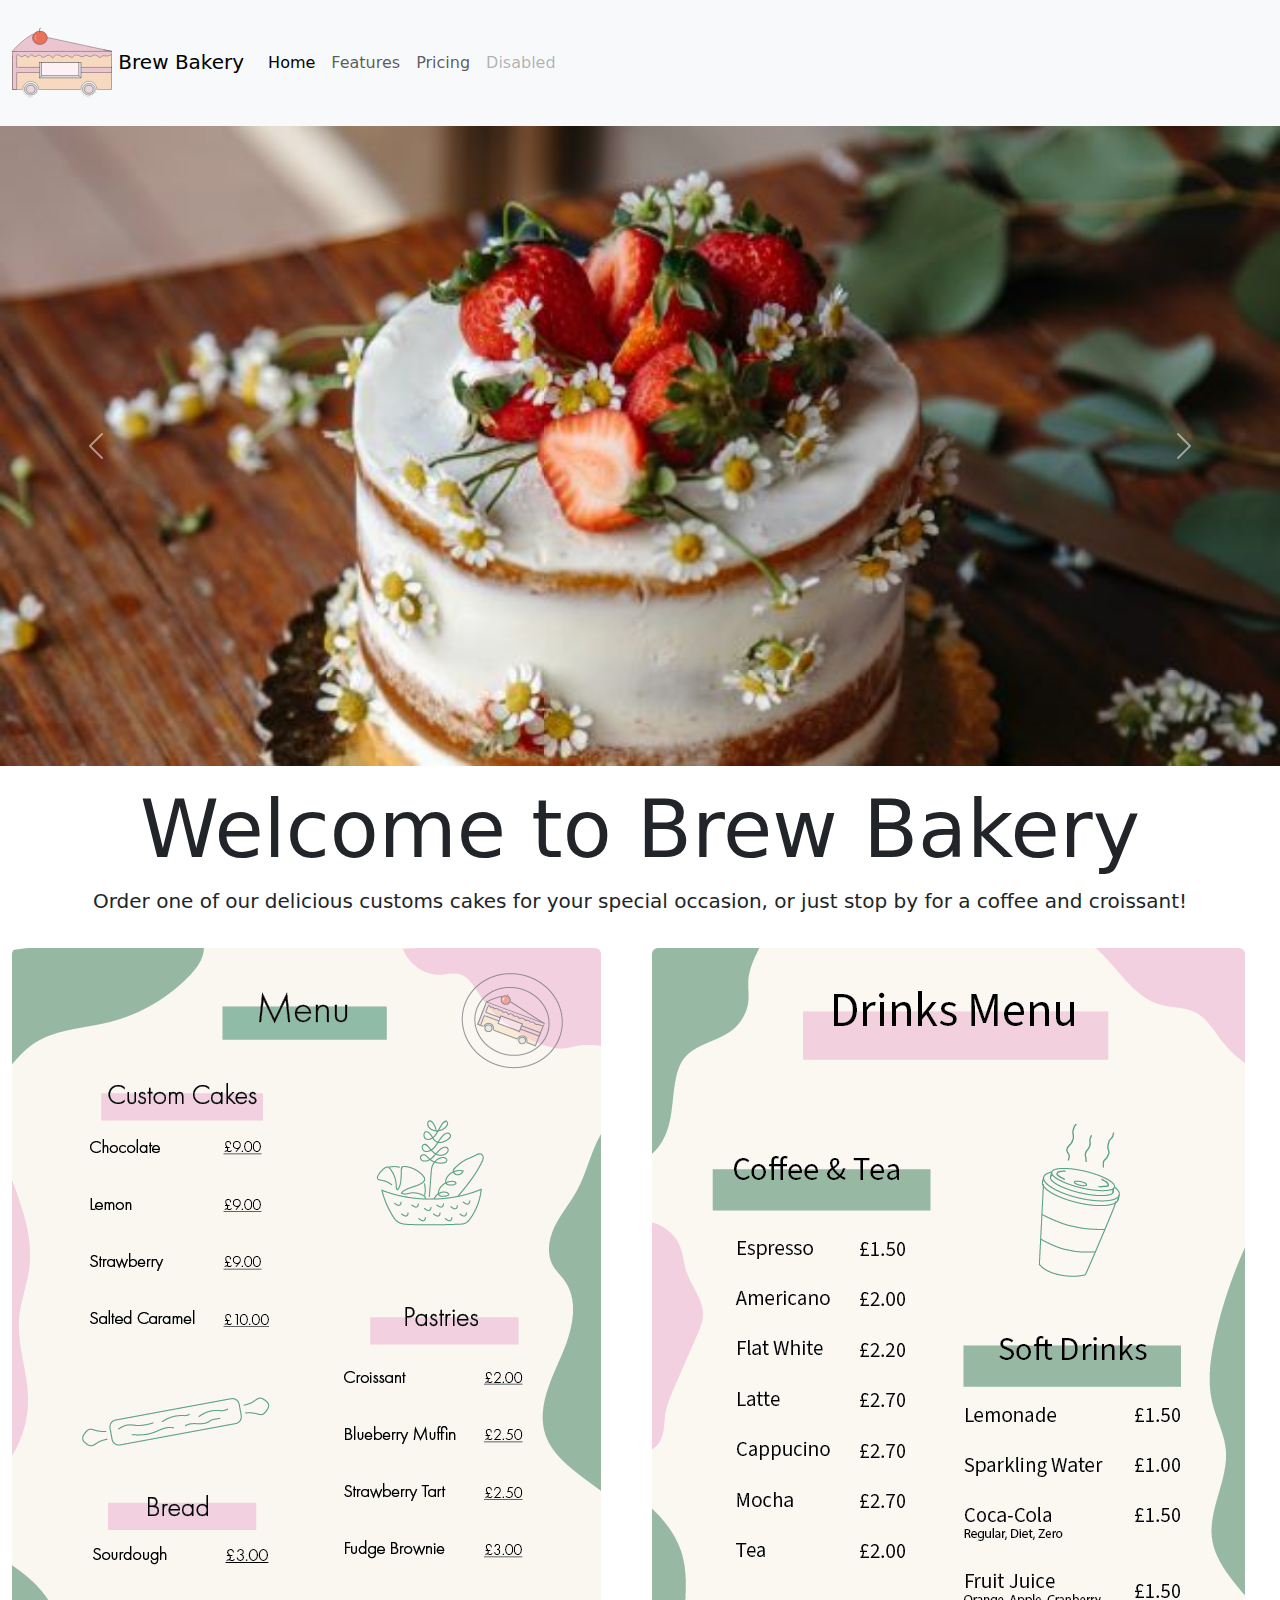
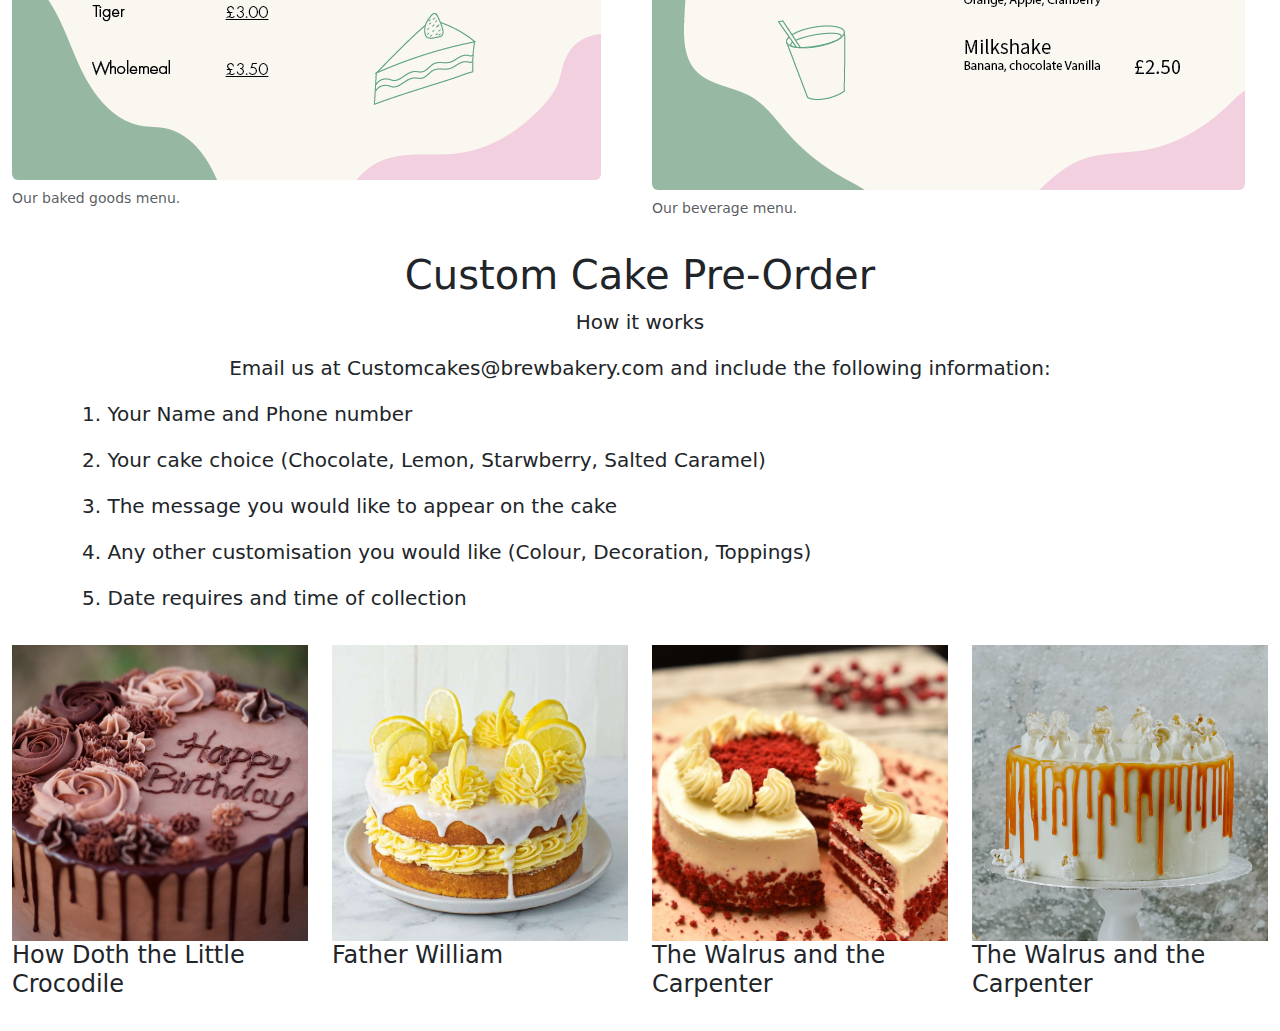
==== truck-website/index.html @ c6b94380 "cake images" ====
<!DOCTYPE html>
<html lang="en" data-bs-theme="tertiary">

<head>
    <meta charset="UTF-8">
    <meta http-equiv="X-UA-Compatible" content="IE=edge">
    <meta name="viewport" content="width=device-width, initial-scale=1.0">
    <link rel="stylesheet" href="css/bootstrap.min.css">


    <!-- TITLE GOES HERE -->

    <title>Brew Bakery</title>

</head>


<body>

<header>


<nav class="navbar navbar-expand-lg bg-body-tertiary">
  <div class="container-fluid">
    <a class="navbar-brand" href="#">
        <img src="images/nav-logo.svg" alt="Logo" width="100" height="100" 
           class="d-inline-block align-text-center">
        Brew Bakery</a>
    <button class="navbar-toggler" type="button" data-bs-toggle="collapse" data-bs-target="#navbarNav" aria-controls="navbarNav" aria-expanded="false" aria-label="Toggle navigation">
      <span class="navbar-toggler-icon"></span>
    </button>
    <div class="collapse navbar-collapse" id="navbarNav">
      <ul class="navbar-nav">
        <li class="nav-item">
          <a class="nav-link active" aria-current="page" href="#">Home</a>
        </li>
        <li class="nav-item">
          <a class="nav-link" href="#">Features</a>
        </li>
        <li class="nav-item">
          <a class="nav-link" href="#">Pricing</a>
        </li>
        <li class="nav-item">
          <a class="nav-link disabled">Disabled</a>
        </li>
      </ul>
    </div>
  </div>
</nav>

</header>


<main>

    <div id="carouselExample" class="carousel slide">
        <div class="carousel-inner">
          <div class="carousel-item active">
            <img src="images/cake.jpg" class="d-block w-100" alt="cake">
          </div>
          <div class="carousel-item">
            <img src="images/bread.jpg" class="d-block w-100" alt="...">
          </div>
          <div class="carousel-item">
            <img src="images/croissant.jpg" class="d-block w-100" alt="...">
          </div>
        </div>
        <button class="carousel-control-prev" type="button" data-bs-target="#carouselExample" data-bs-slide="prev">
          <span class="carousel-control-prev-icon" aria-hidden="true"></span>
          <span class="visually-hidden">Previous</span>
        </button>
        <button class="carousel-control-next" type="button" data-bs-target="#carouselExample" data-bs-slide="next">
          <span class="carousel-control-next-icon" aria-hidden="true"></span>
          <span class="visually-hidden">Next</span>
        </button>
      </div>


      <div class="container py-3">
        <h1 class="display-1 text-center">Welcome to Brew Bakery</h1>

        <p class="lead text-center">Order one of our delicious customs cakes for your special occasion, or just stop by for a coffee and croissant!</p>

    </div>


     <div>
      <div class="container-fluid">
        <div class="row mb-6">
            <div class="col-md-6">
                <figure class="figure">
                    <img src="images/Menu.png" class="figure-img img-fluid rounded" alt="...">
                    <figcaption class="figure-caption">Our baked goods menu.</figcaption>
                  </figure>
            </div>

            <div class="col-md-6">
                <figure class="figure">
                    <img src="images/Drinks menu.png" class="figure-img img-fluid rounded" alt="...">
                    <figcaption class="figure-caption">Our beverage menu.</figcaption>
                  </figure>
            </div>
        </div>
   </div>
     </div>



     <div class="container py-3">
        <h1 class="display-1 text-center fs-1 fw-normal">Custom Cake Pre-Order</h1>

        <p class="lead text-center">How it works</p>
        <p class="lead text-center">Email us at Customcakes@brewbakery.com and include the following information:</p>
        <p class="lead text-center text-sm-start">1. Your Name and Phone number</p>
        <p class="lead text-center text-sm-start">2. Your cake choice (Chocolate, Lemon, Starwberry, Salted Caramel)</p>
        <p class="lead text-center text-sm-start">3. The message you would like to appear on the cake</p>
        <p class="lead text-center text-sm-start">4. Any other customisation you would like (Colour, Decoration, Toppings)</p>
        <p class="lead text-center text-sm-start">5. Date requires and time of collection</p>

    </div>

    <div class="container-fluid">
        <div class="row mb-3">
            <div class="col-md-3">
                <img src="images/choccake.jpg" class="img-fluid" alt="...">
                <h4>How Doth the Little Crocodile</h4>
                <p></p>
            </div>

            <div class="col-md-3">
                <img src="images/lemoncake.jpg" class="img-fluid" alt="...">
                <h4>Father William</h4>
                <p></p>
            </div>

            <div class="col-md-3">
                <img src="images/red-velvet-cake.jpg" class="img-fluid" alt="...">
                <h4>The Walrus and the Carpenter</h4>
                <p></p>
            </div>

            <div class="col-md-3">
                <img src="images/saltedcaramelcake.jpg" class="img-fluid" alt="...">
                <h4>The Walrus and the Carpenter</h4>
                <p></p>
            </div>
        </div>
    </div>


</main>





<script src="js/bootstrap.min.js"></script>


</body>

</html>
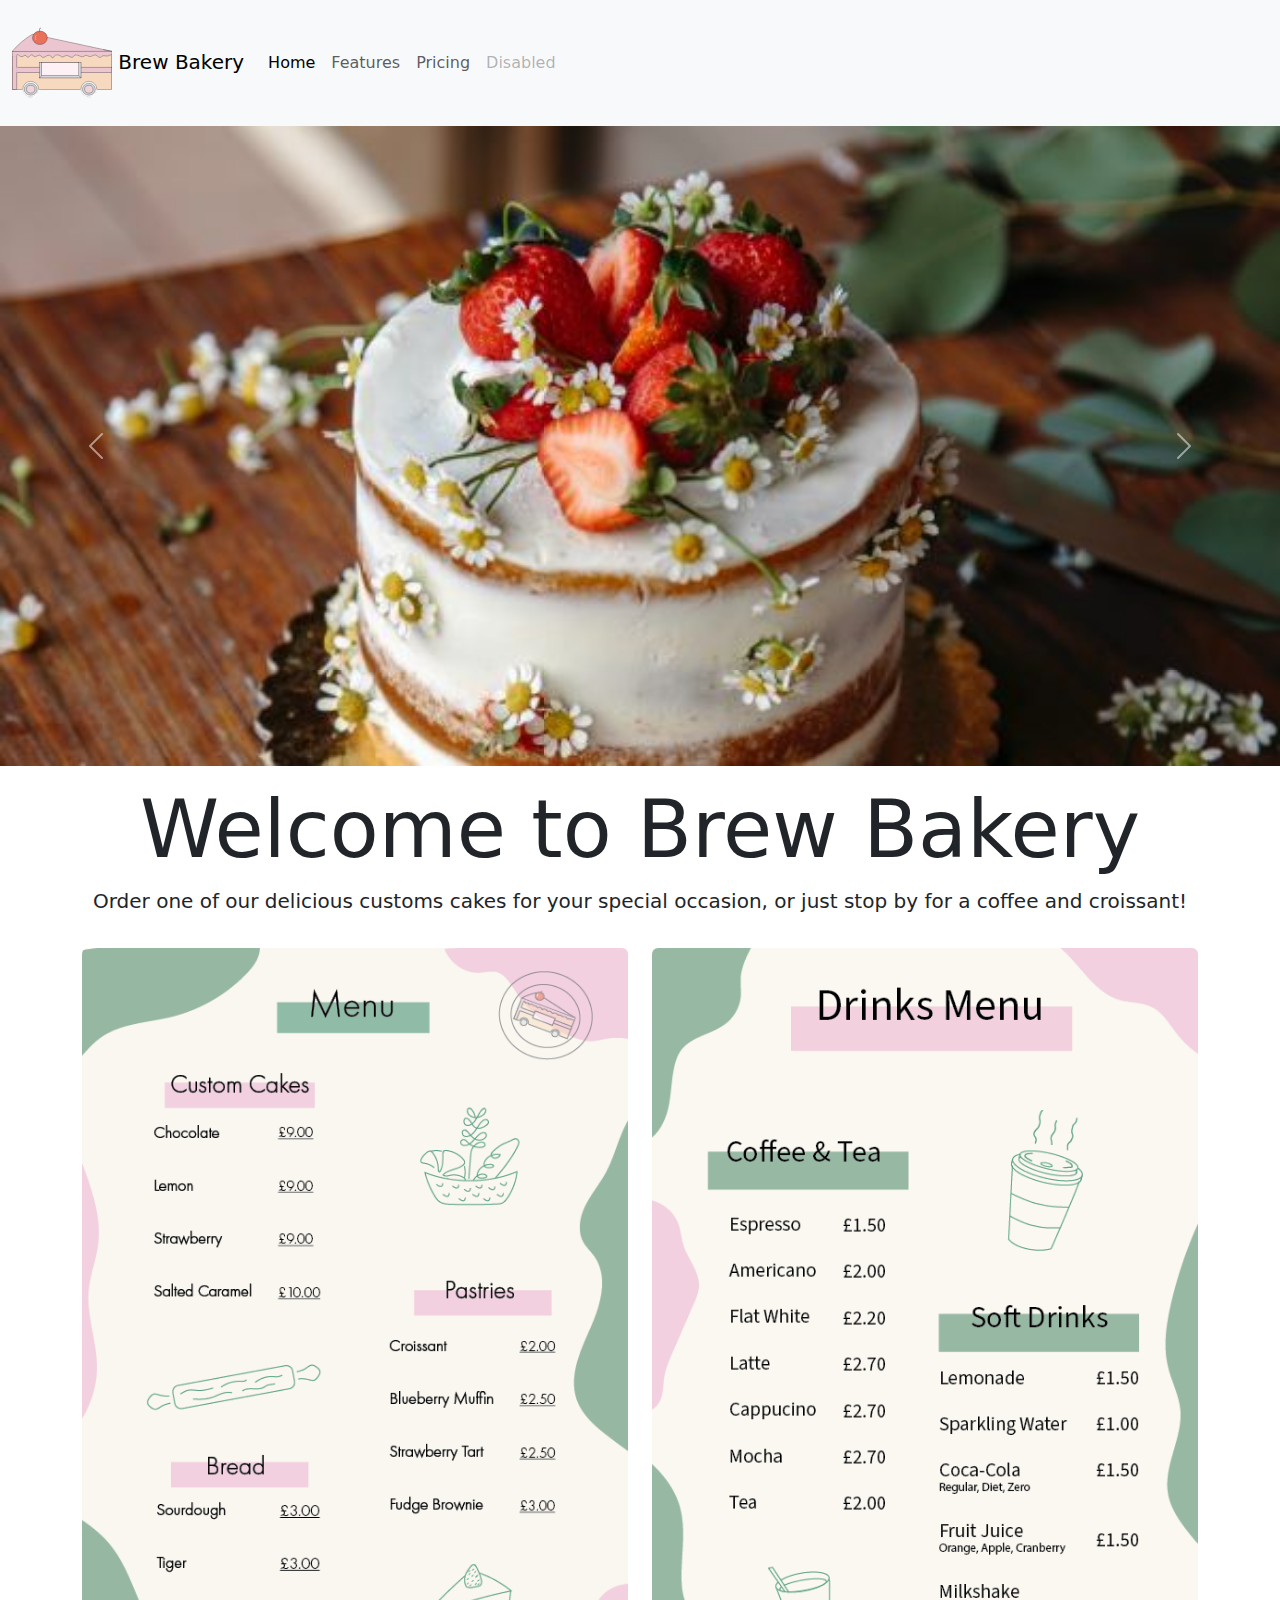
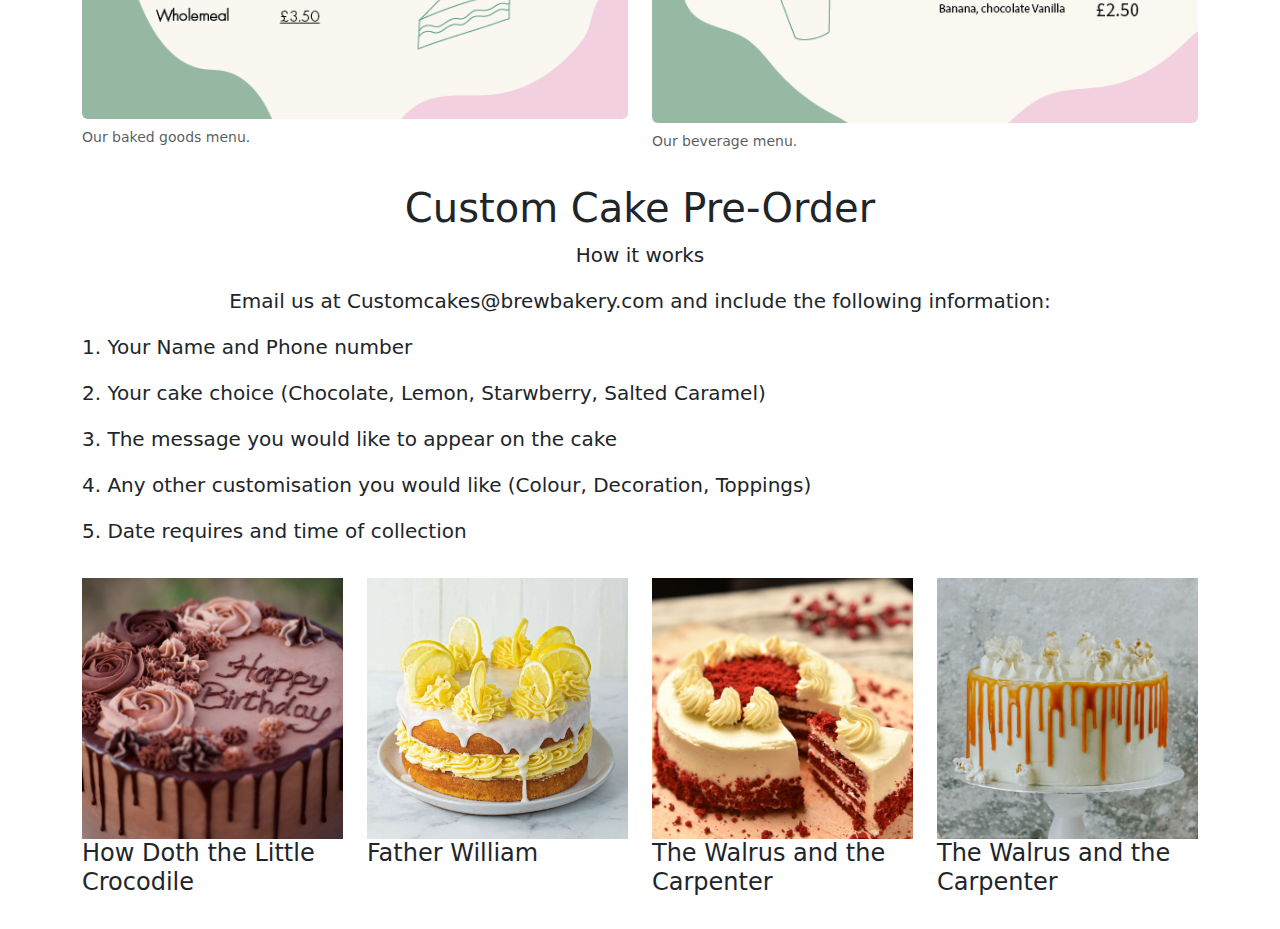
==== commit ae36811e: "Update index.html" ====
--- a/truck-website/index.html
+++ b/truck-website/index.html
@@ -85,16 +85,16 @@
 
 
      <div>
-      <div class="container-fluid">
+      <div class="container-sm">
         <div class="row mb-6">
-            <div class="col-md-6">
+            <div class="col-sm-6">
                 <figure class="figure">
                     <img src="images/Menu.png" class="figure-img img-fluid rounded" alt="...">
                     <figcaption class="figure-caption">Our baked goods menu.</figcaption>
                   </figure>
             </div>
 
-            <div class="col-md-6">
+            <div class="col-sm-6">
                 <figure class="figure">
                     <img src="images/Drinks menu.png" class="figure-img img-fluid rounded" alt="...">
                     <figcaption class="figure-caption">Our beverage menu.</figcaption>
@@ -119,7 +119,7 @@
 
     </div>
 
-    <div class="container-fluid">
+    <div class="container-md">
         <div class="row mb-3">
             <div class="col-md-3">
                 <img src="images/choccake.jpg" class="img-fluid" alt="...">
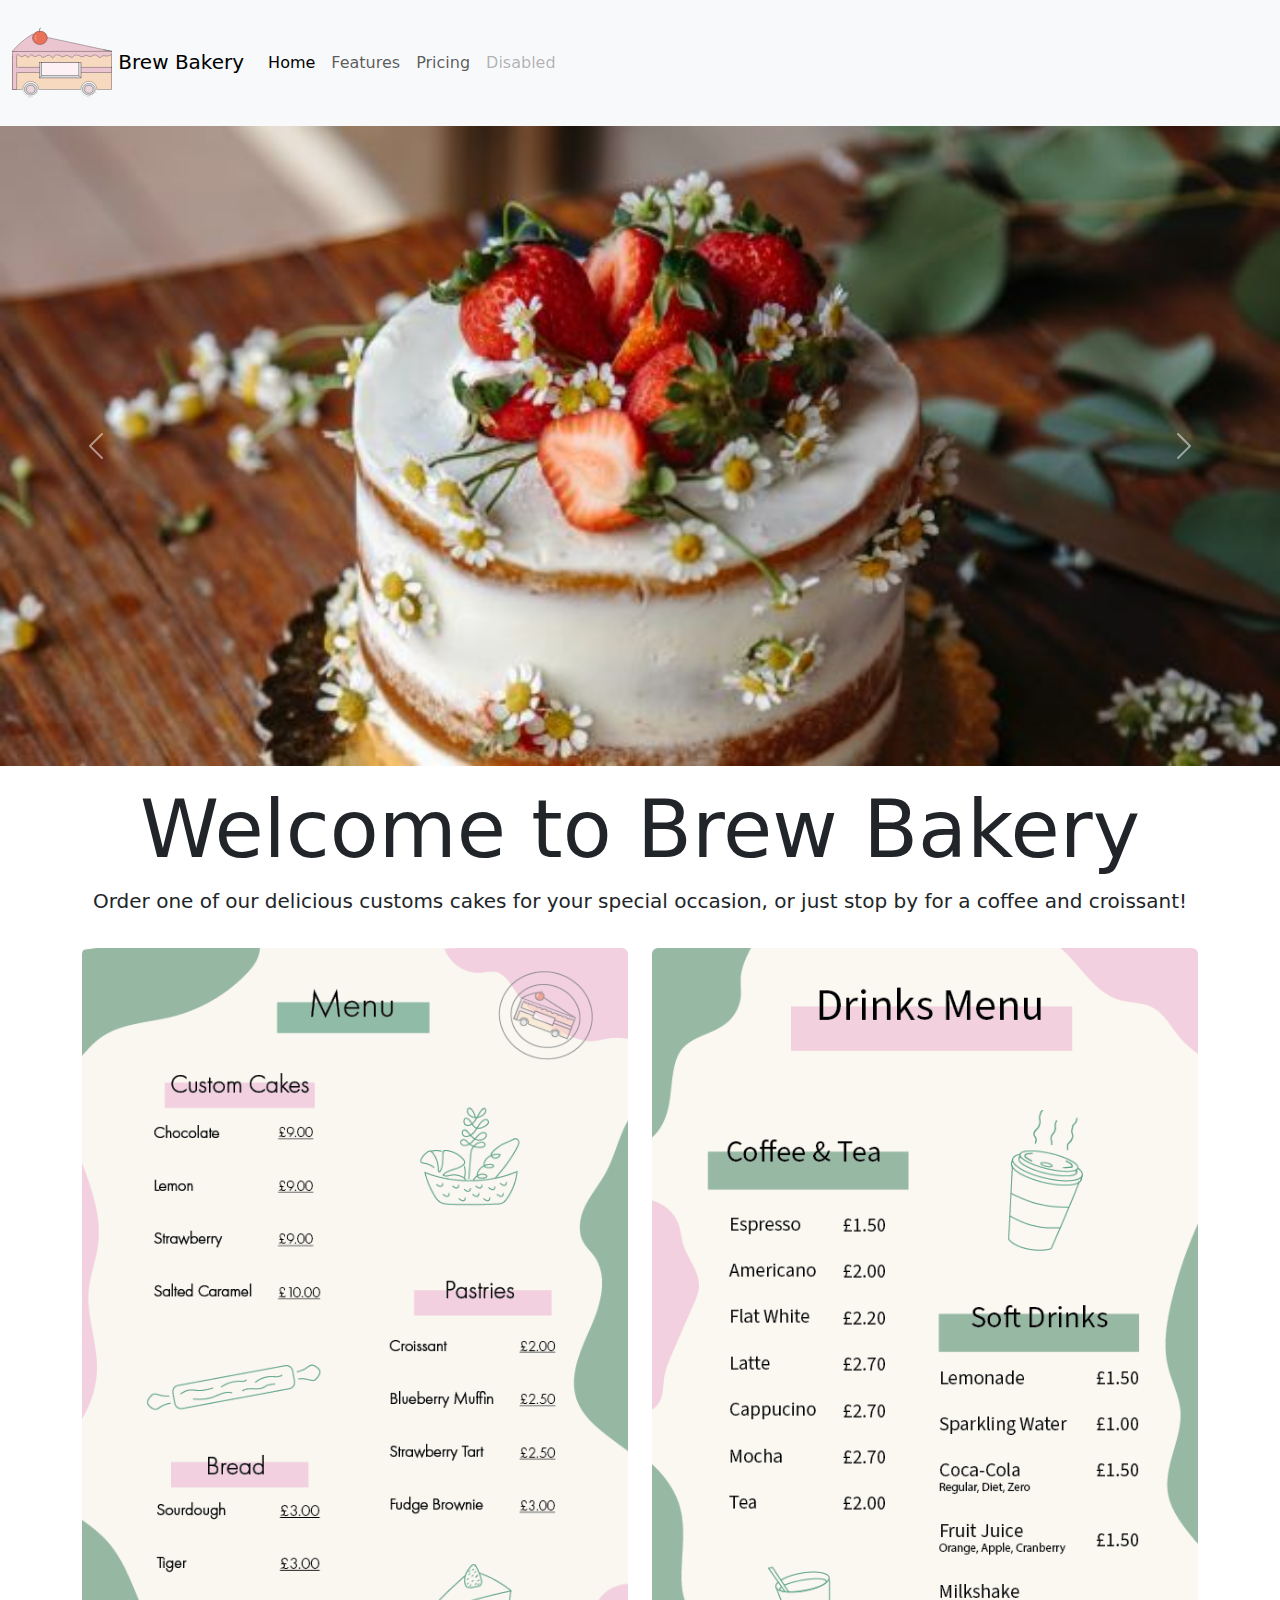
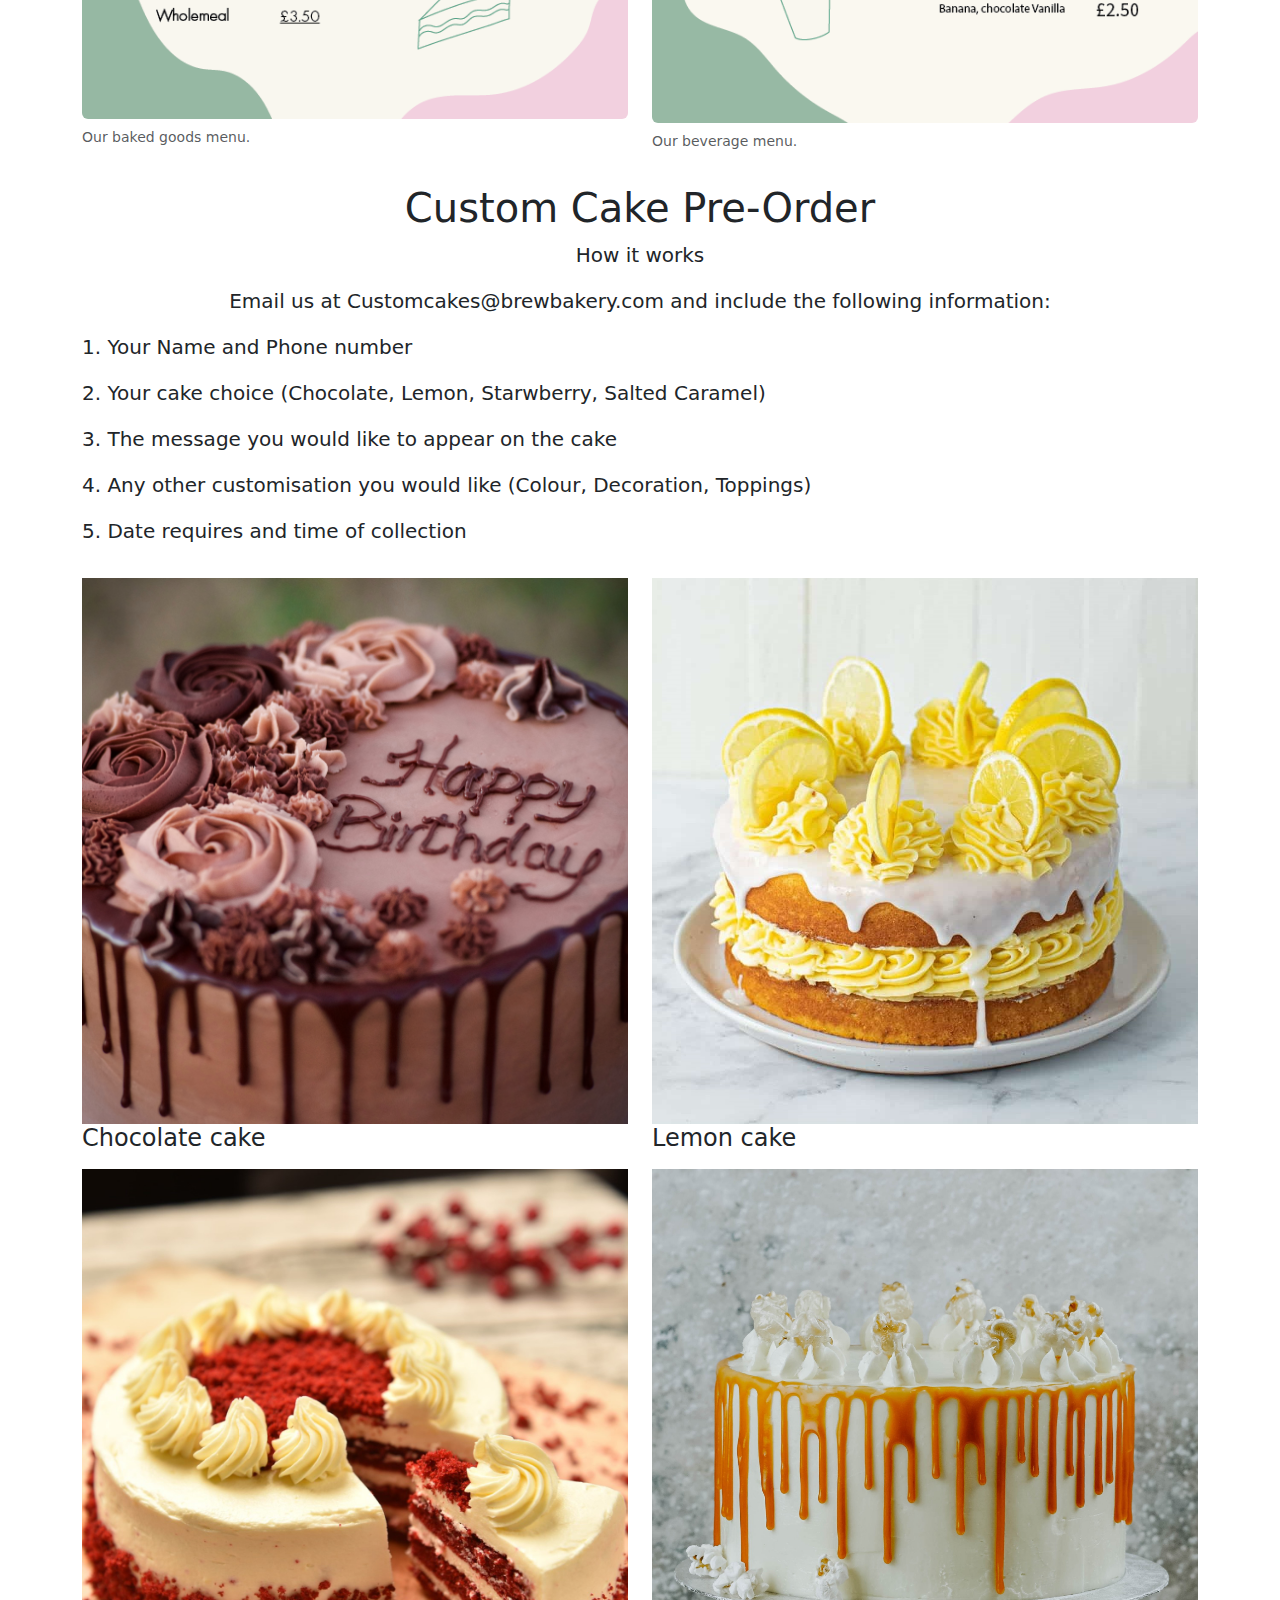
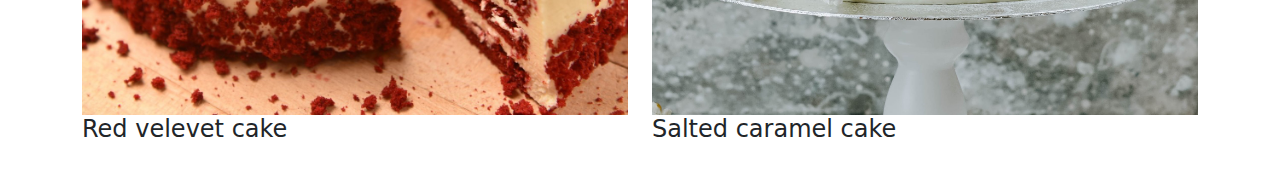
==== commit 3a246f20: "Update index.html" ====
--- a/truck-website/index.html
+++ b/truck-website/index.html
@@ -121,27 +121,27 @@
 
     <div class="container-md">
         <div class="row mb-3">
-            <div class="col-md-3">
+            <div class="col-sm-6">
                 <img src="images/choccake.jpg" class="img-fluid" alt="...">
-                <h4>How Doth the Little Crocodile</h4>
+                <h4>Chocolate cake</h4>
                 <p></p>
             </div>
 
-            <div class="col-md-3">
+            <div class="col-sm-6">
                 <img src="images/lemoncake.jpg" class="img-fluid" alt="...">
-                <h4>Father William</h4>
+                <h4>Lemon cake</h4>
                 <p></p>
             </div>
 
-            <div class="col-md-3">
+            <div class="col-sm-6">
                 <img src="images/red-velvet-cake.jpg" class="img-fluid" alt="...">
-                <h4>The Walrus and the Carpenter</h4>
+                <h4>Red velevet cake</h4>
                 <p></p>
             </div>
 
-            <div class="col-md-3">
+            <div class="col-sm-6">
                 <img src="images/saltedcaramelcake.jpg" class="img-fluid" alt="...">
-                <h4>The Walrus and the Carpenter</h4>
+                <h4>Salted caramel cake</h4>
                 <p></p>
             </div>
         </div>
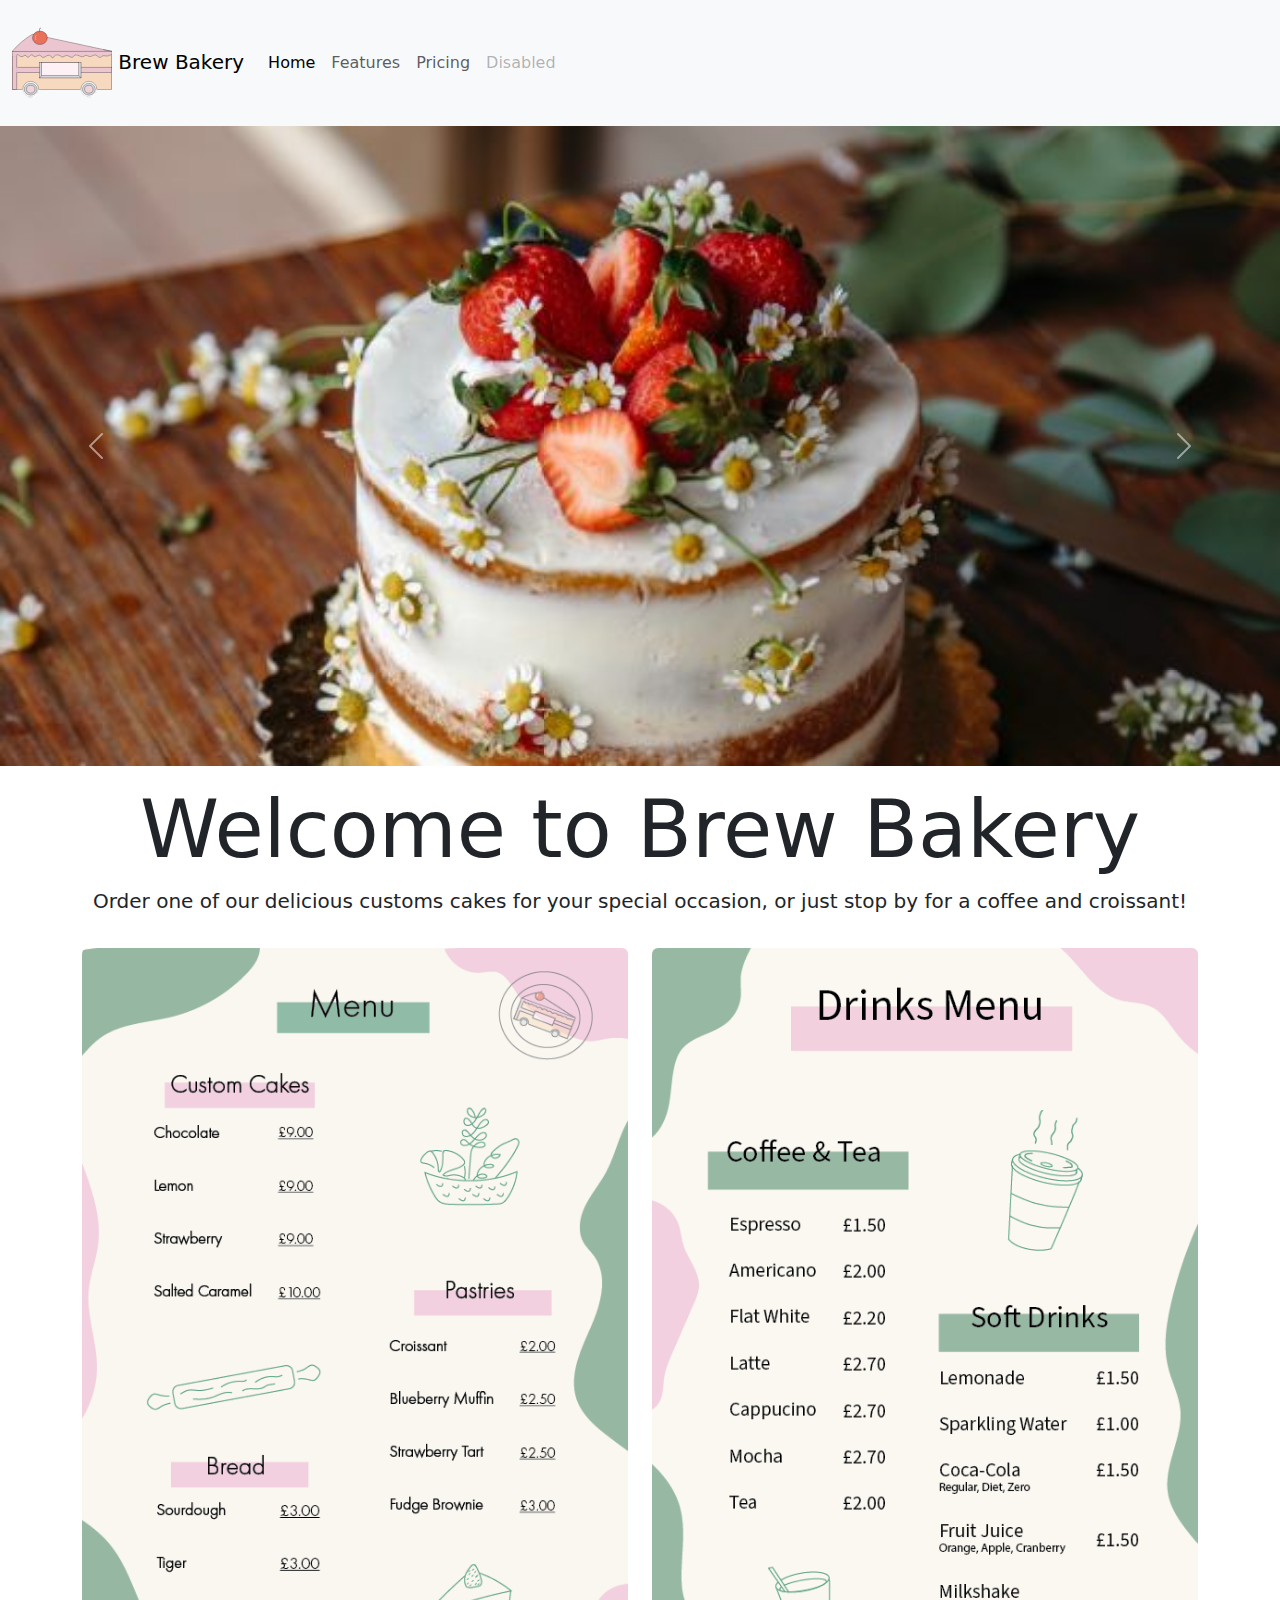
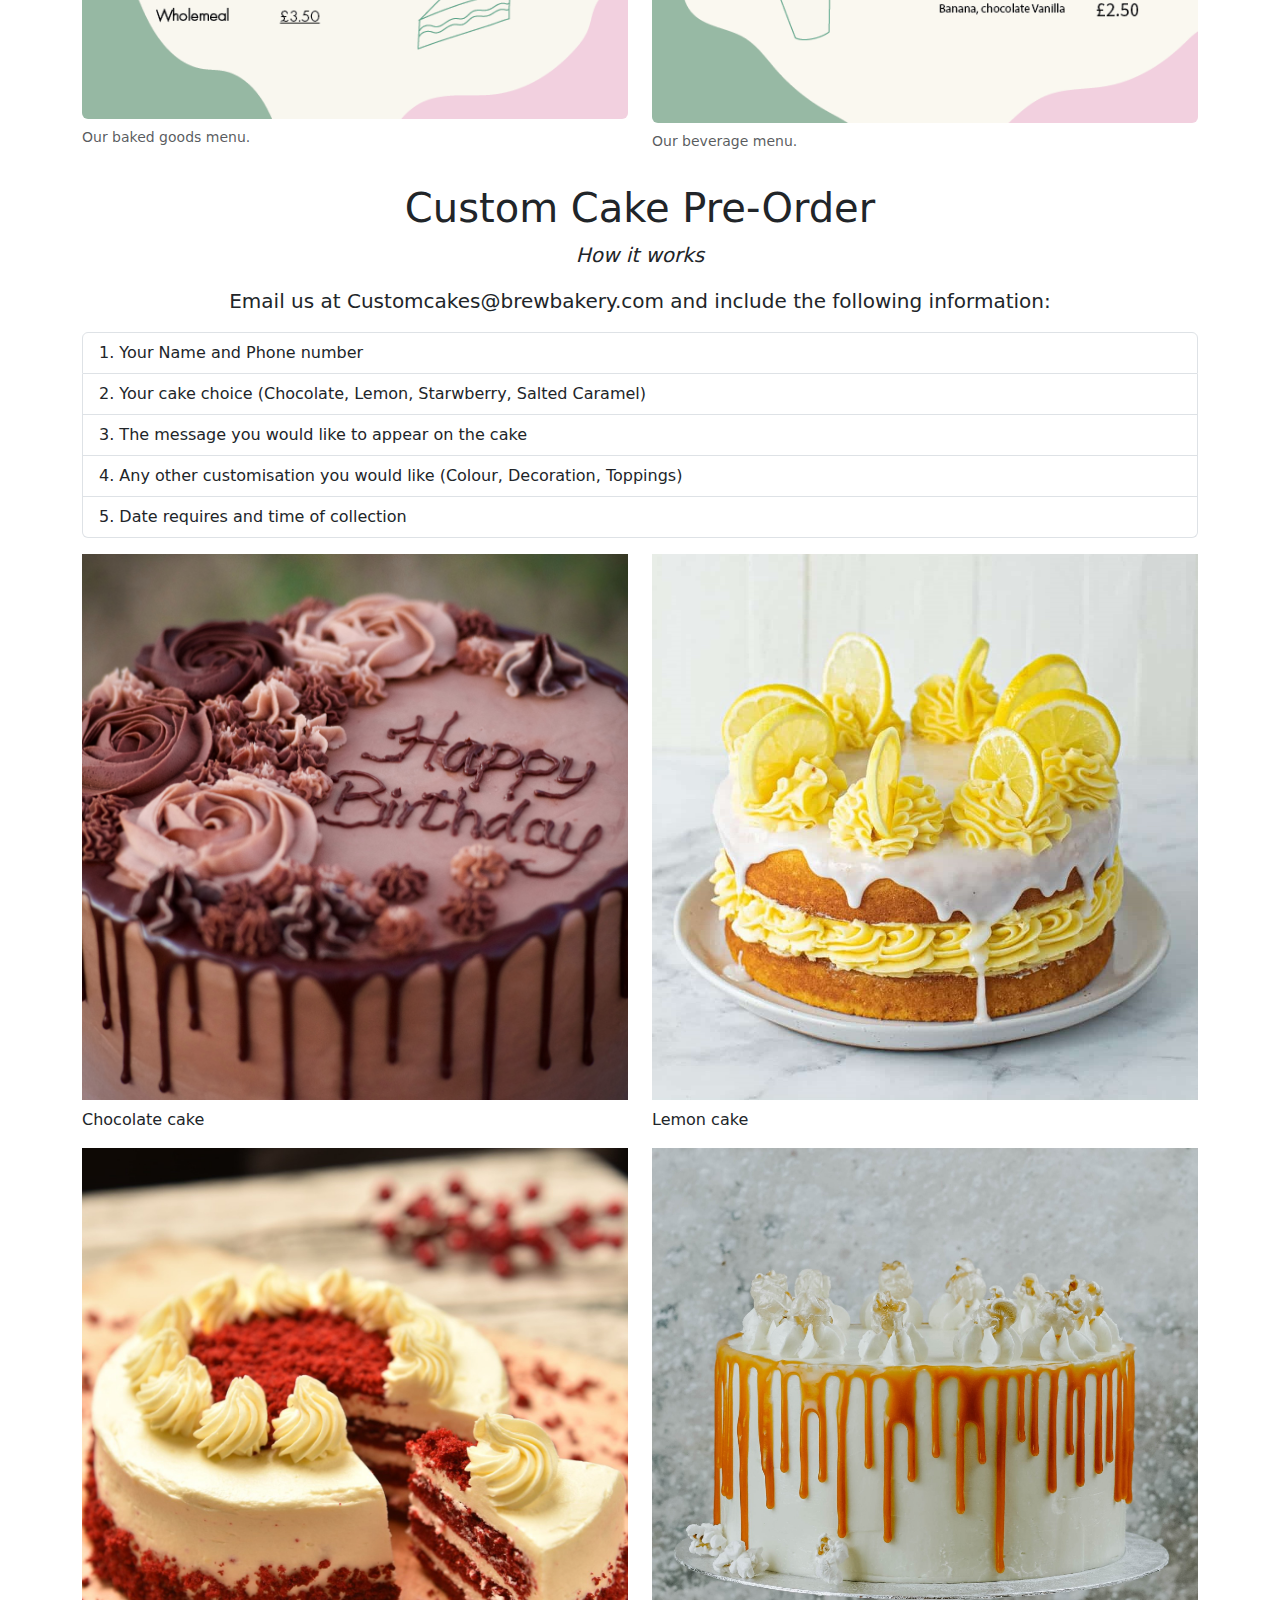
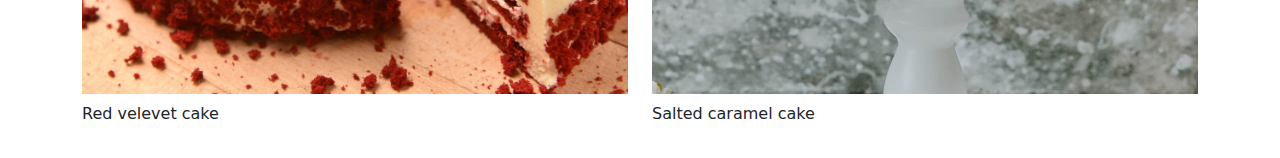
==== commit 1eb39131: "Update index.html" ====
--- a/truck-website/index.html
+++ b/truck-website/index.html
@@ -109,13 +109,16 @@
      <div class="container py-3">
         <h1 class="display-1 text-center fs-1 fw-normal">Custom Cake Pre-Order</h1>
 
-        <p class="lead text-center">How it works</p>
+        <p class="lead text-center fst-italic">How it works</p>
         <p class="lead text-center">Email us at Customcakes@brewbakery.com and include the following information:</p>
-        <p class="lead text-center text-sm-start">1. Your Name and Phone number</p>
-        <p class="lead text-center text-sm-start">2. Your cake choice (Chocolate, Lemon, Starwberry, Salted Caramel)</p>
-        <p class="lead text-center text-sm-start">3. The message you would like to appear on the cake</p>
-        <p class="lead text-center text-sm-start">4. Any other customisation you would like (Colour, Decoration, Toppings)</p>
-        <p class="lead text-center text-sm-start">5. Date requires and time of collection</p>
+        
+        <ul class="list-group">
+            <li class="list-group-item">1. Your Name and Phone number</li>
+            <li class="list-group-item">2. Your cake choice (Chocolate, Lemon, Starwberry, Salted Caramel)</li>
+            <li class="list-group-item">3. The message you would like to appear on the cake</li>
+            <li class="list-group-item">4. Any other customisation you would like (Colour, Decoration, Toppings)</li>
+            <li class="list-group-item">5. Date requires and time of collection</li>
+          </ul>
 
     </div>
 
@@ -123,26 +126,26 @@
         <div class="row mb-3">
             <div class="col-sm-6">
                 <img src="images/choccake.jpg" class="img-fluid" alt="...">
-                <h4>Chocolate cake</h4>
-                <p></p>
+                <h4></h4>
+                <p>Chocolate cake</p>
             </div>
 
             <div class="col-sm-6">
                 <img src="images/lemoncake.jpg" class="img-fluid" alt="...">
-                <h4>Lemon cake</h4>
-                <p></p>
+                <h4></h4>
+                <p>Lemon cake</p>
             </div>
 
             <div class="col-sm-6">
                 <img src="images/red-velvet-cake.jpg" class="img-fluid" alt="...">
-                <h4>Red velevet cake</h4>
-                <p></p>
+                <h4></h4>
+                <p>Red velevet cake</p>
             </div>
 
             <div class="col-sm-6">
                 <img src="images/saltedcaramelcake.jpg" class="img-fluid" alt="...">
-                <h4>Salted caramel cake</h4>
-                <p></p>
+                <h4></h4>
+                <p>Salted caramel cake</p>
             </div>
         </div>
     </div>
@@ -152,11 +155,11 @@
 
 
 
-
-
 <script src="js/bootstrap.min.js"></script>
 
 
 </body>
 
+
+
 </html>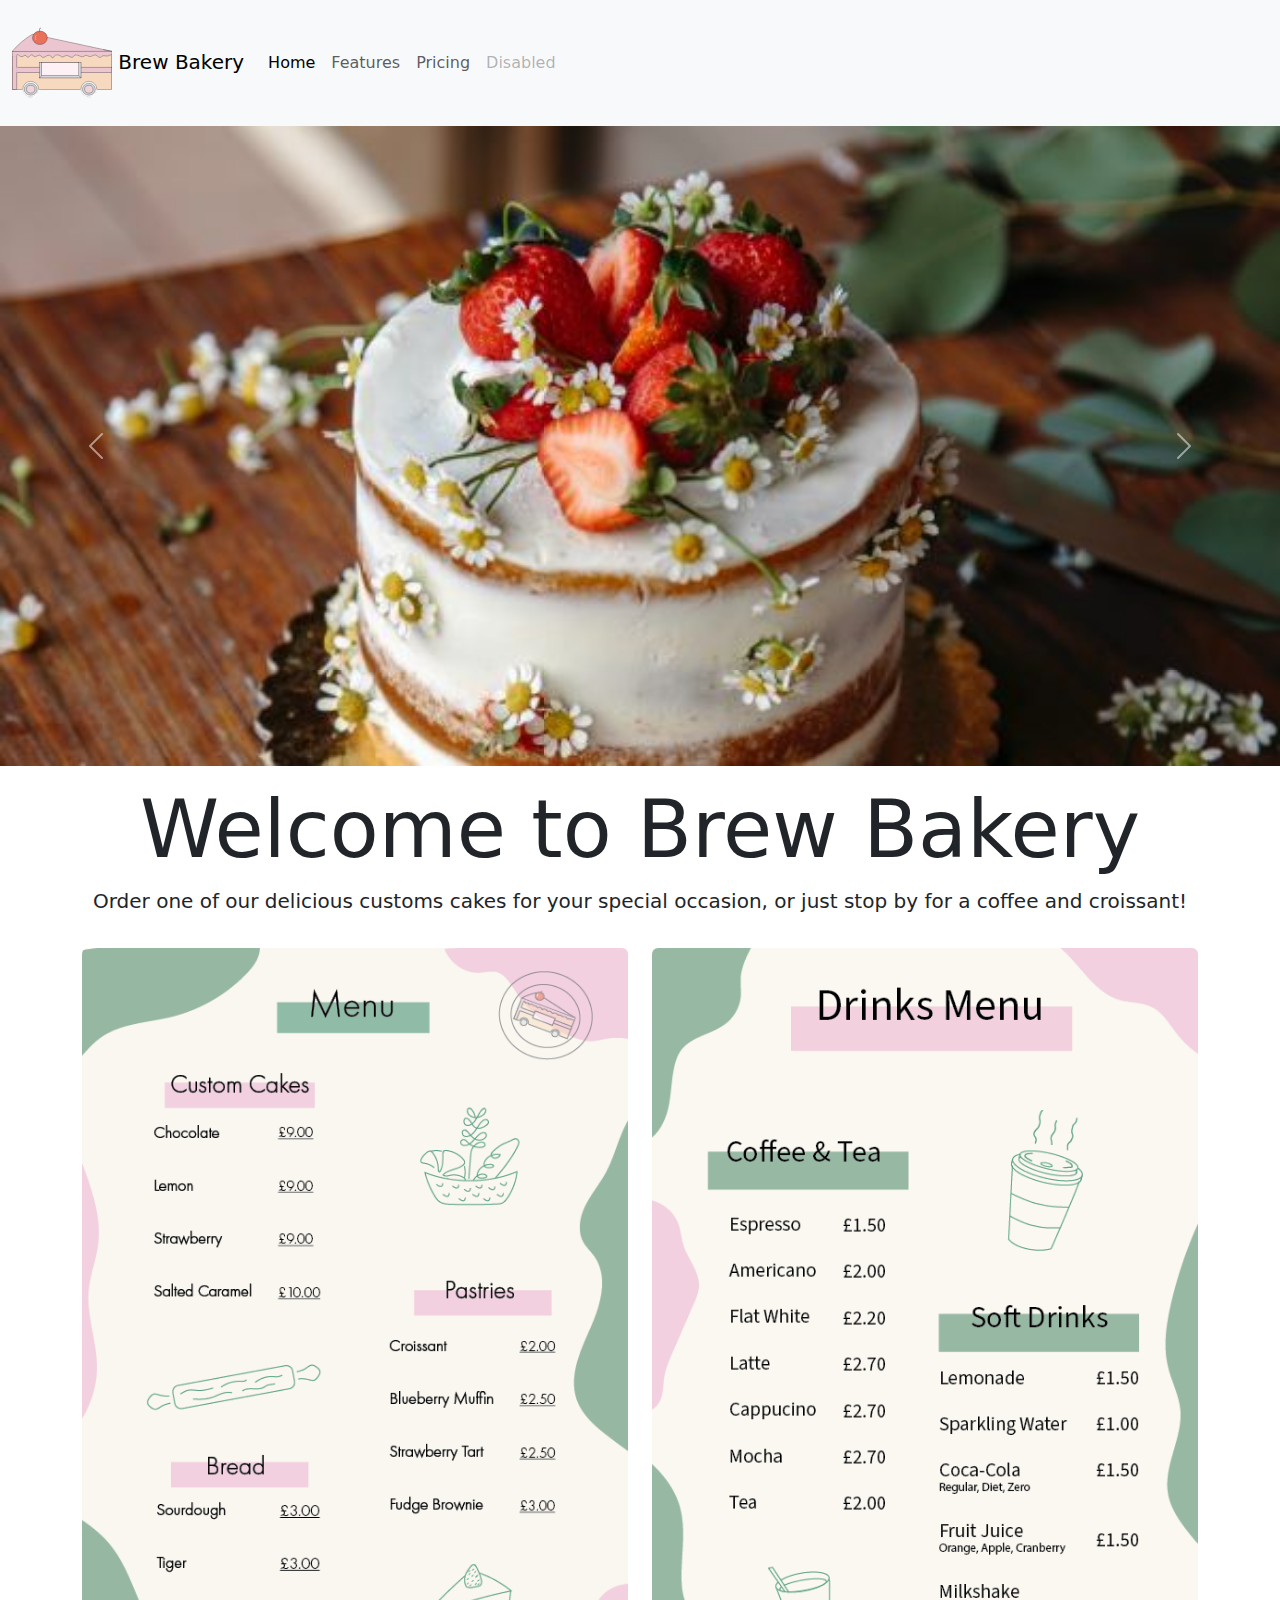
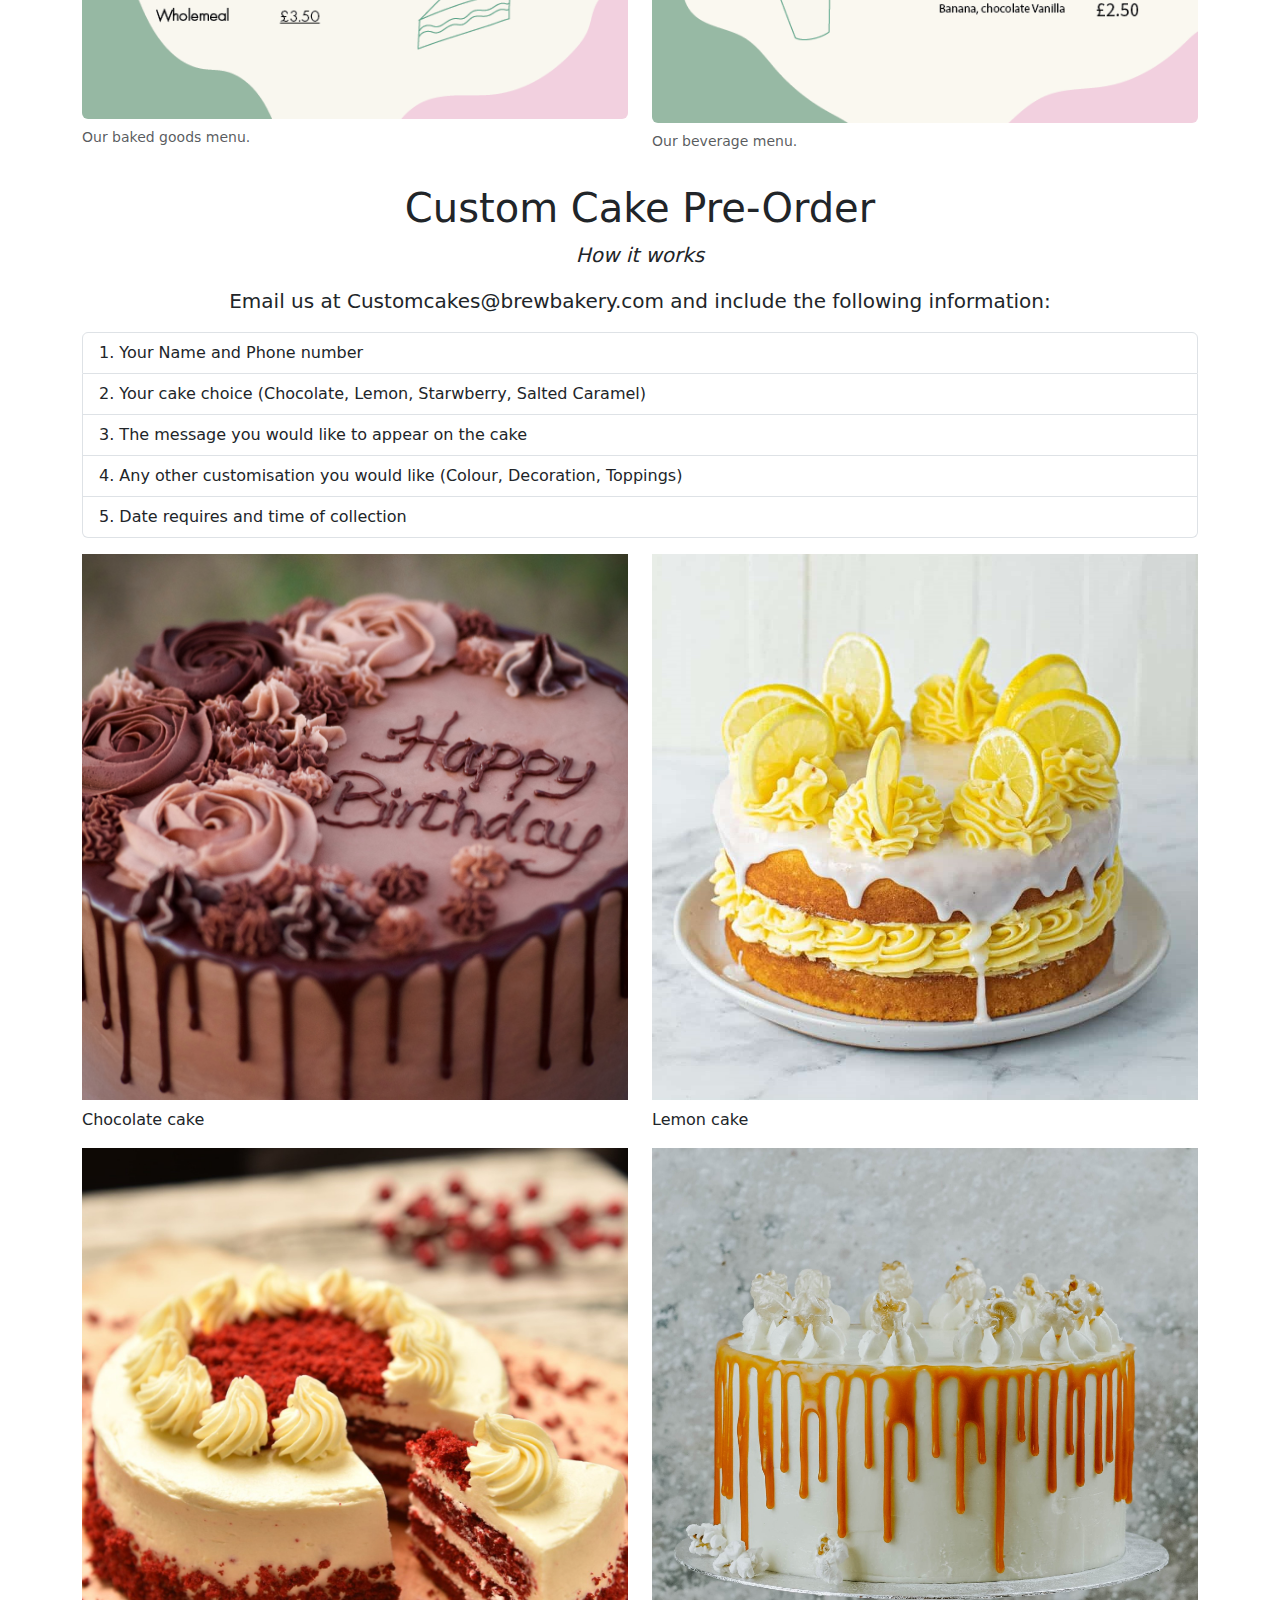
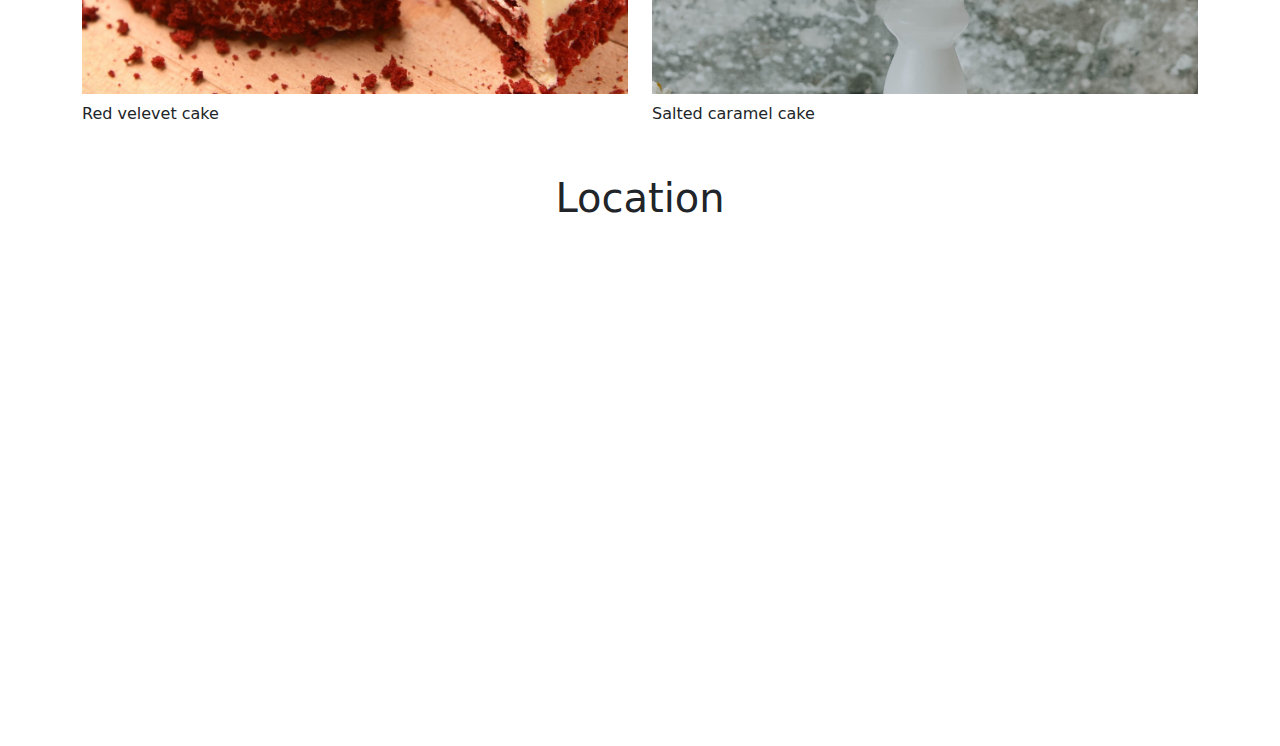
==== commit fe56f85e: "Update index.html" ====
--- a/truck-website/index.html
+++ b/truck-website/index.html
@@ -151,6 +151,21 @@
     </div>
 
 
+
+<div class="container py-3">
+    <div class="col-sm-12">
+
+        <h1 class="display-1 text-center fs-1 fw-normal">Location</h1>
+    <!--Google map-->
+    <div id="map-container-google-2" class="z-depth-1-half map-container col-sm-12" style="height: 500px">
+        <iframe src="https://www.google.com/maps/embed?pb=!1m14!1m12!1m3!1d4972.699199149157!2d-2.5982686180334147!3d51.45173742788209!2m3!1f0!2f0!3f0!3m2!1i1024!2i768!4f13.1!5e0!3m2!1sen!2suk!4v1680707631015!5m2!1sen!2suk" width="600" height="450" style="border:0;" allowfullscreen="" loading="lazy" frameborder="0"
+         style="border:0" allowfullscreen></iframe>
+    </div>
+  
+  <!--Google Maps-->
+    </div>
+</div>
+
 </main>
 
 
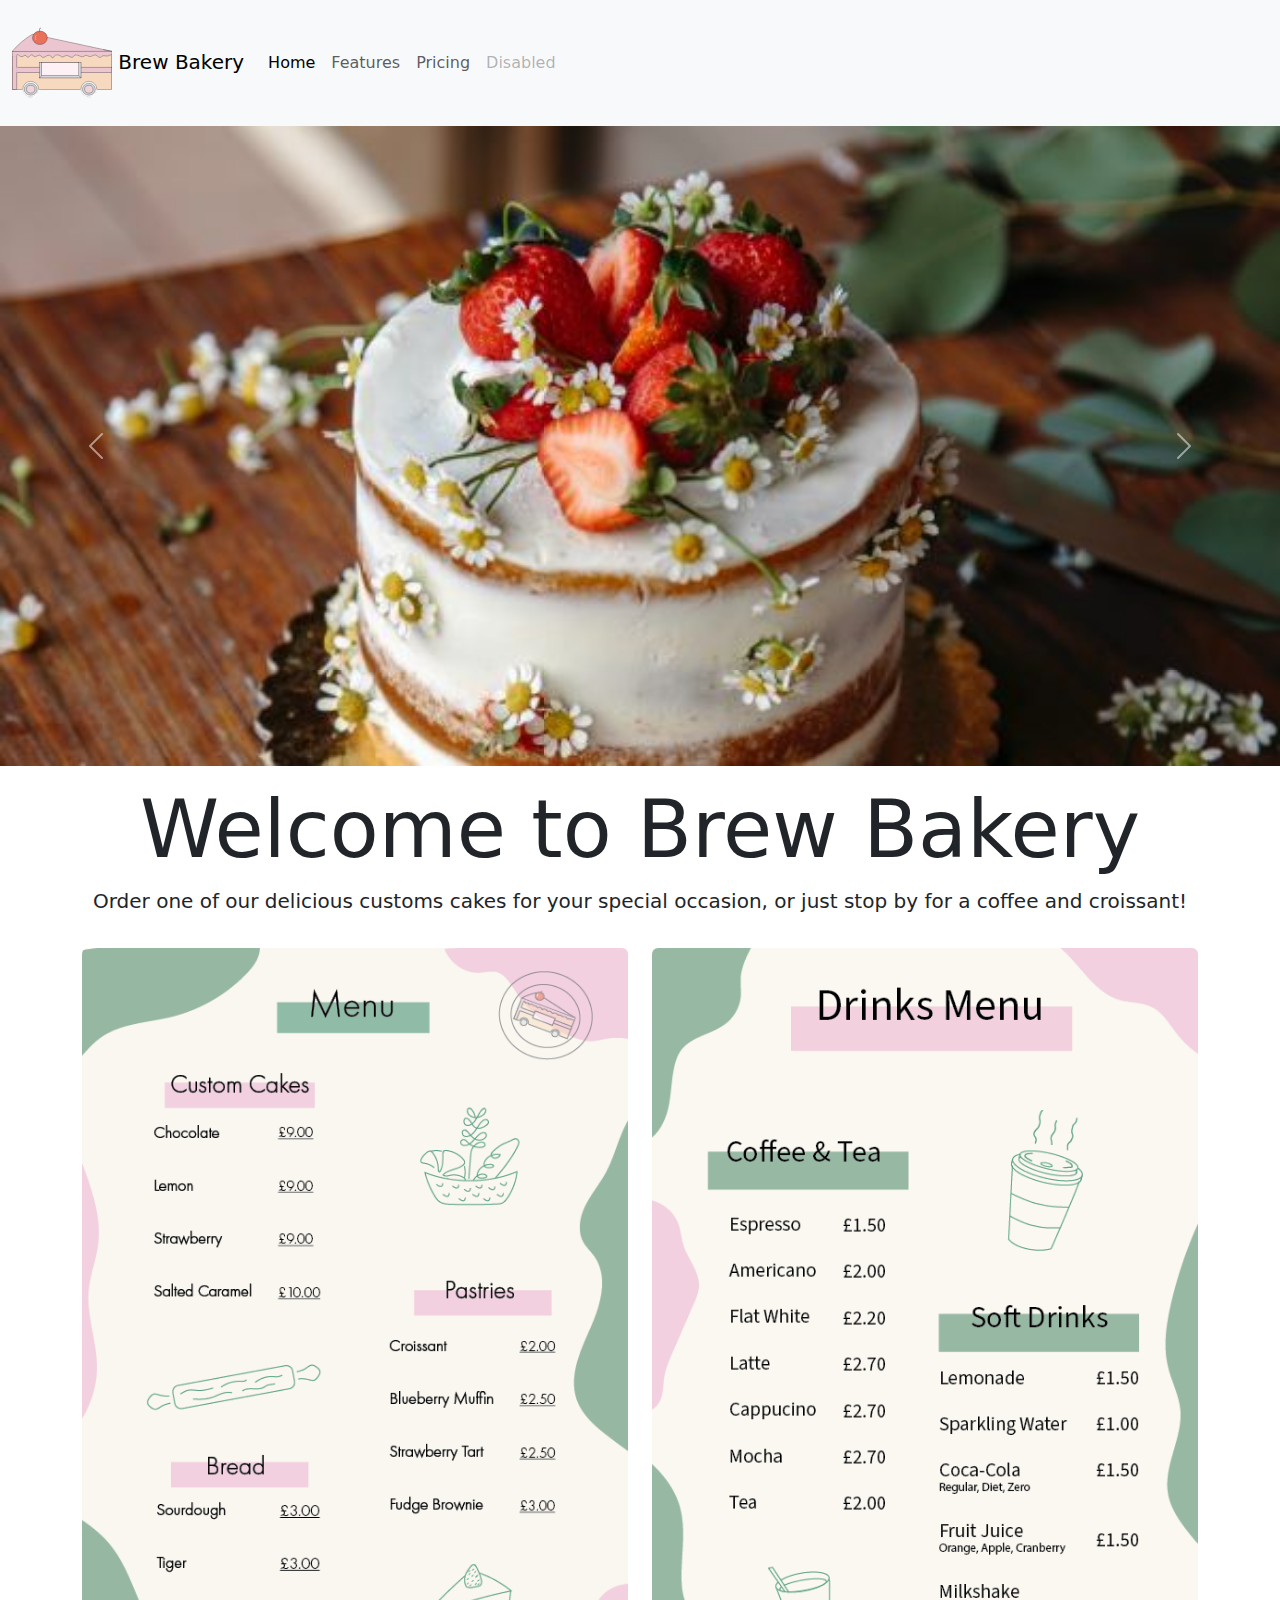
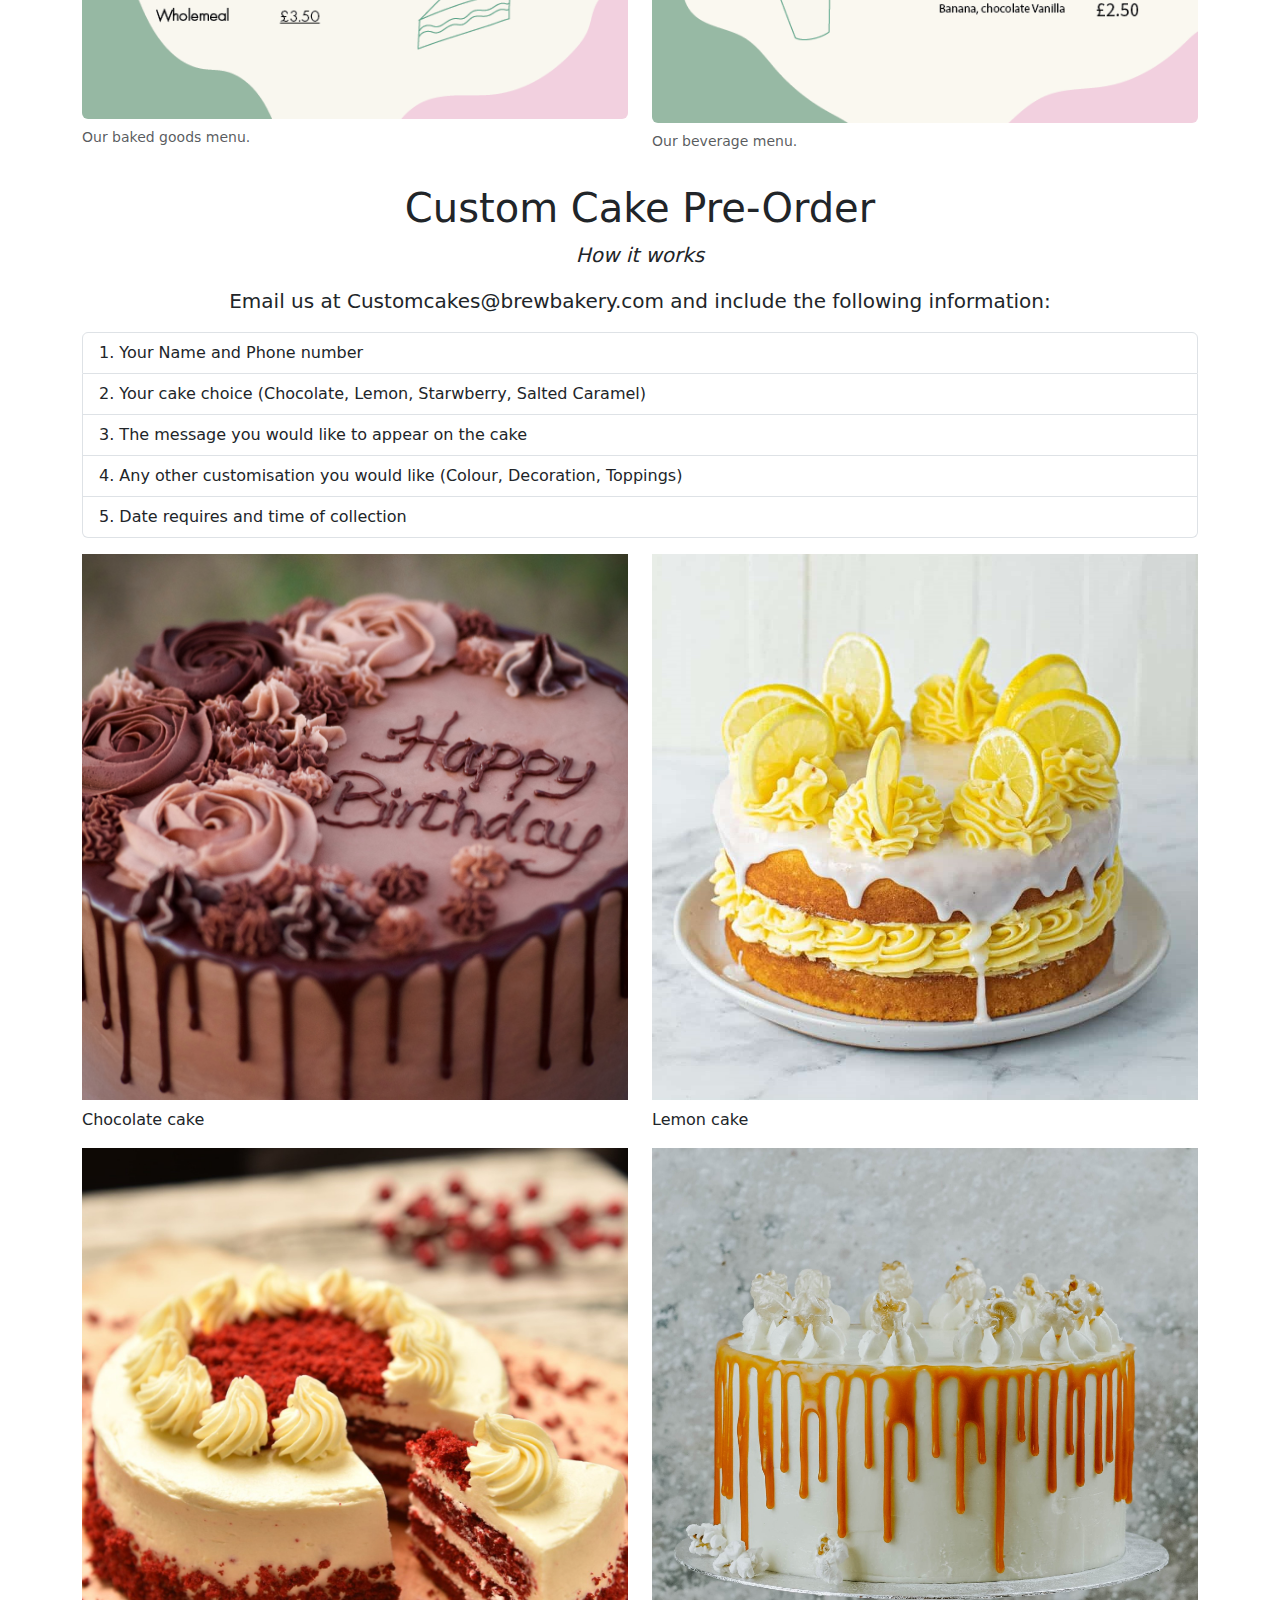
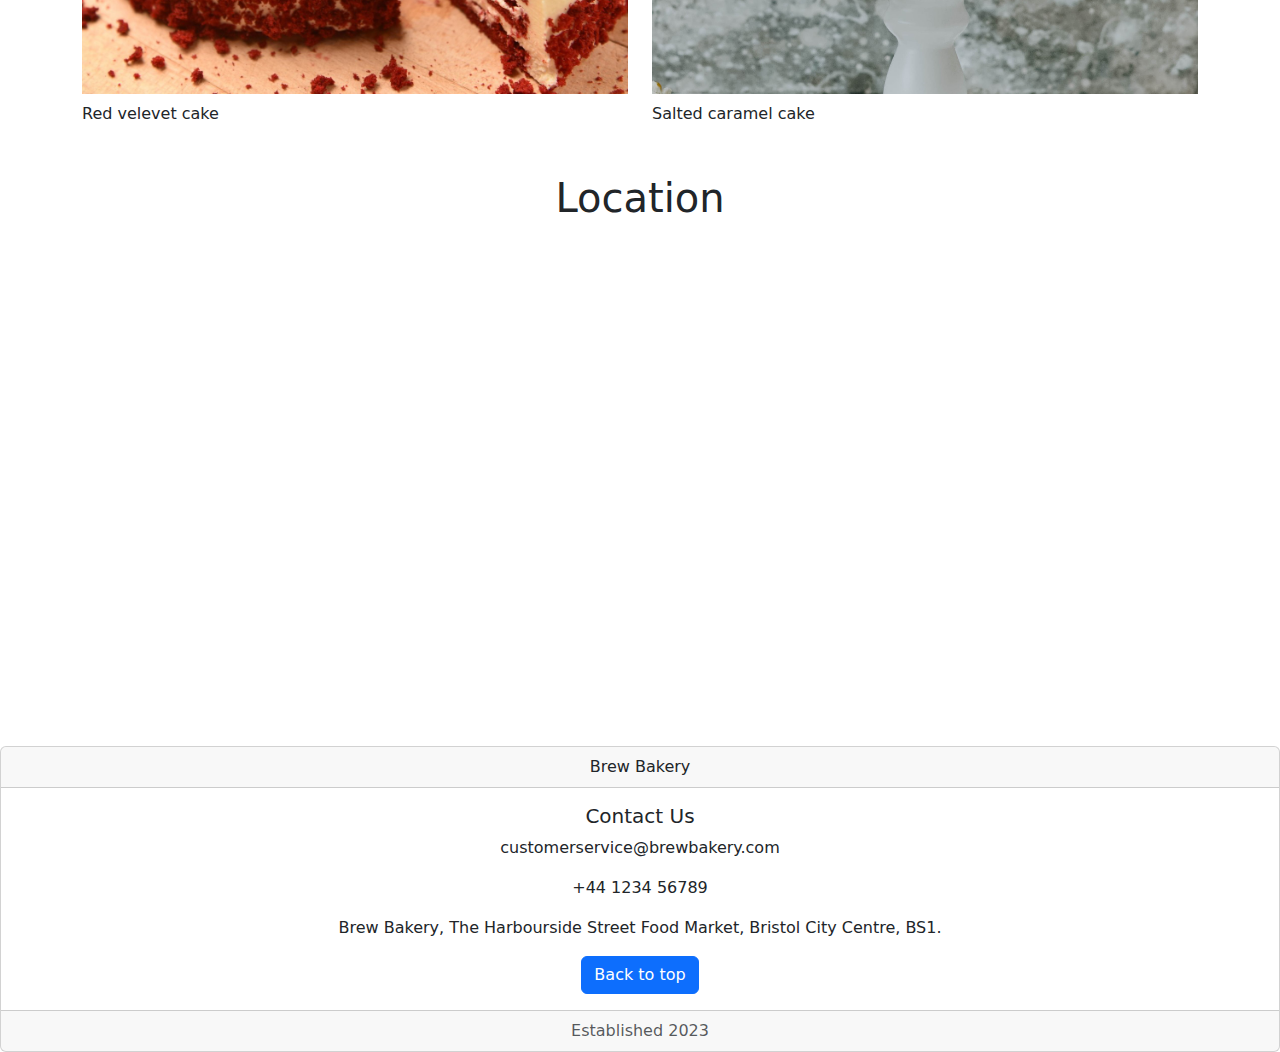
==== commit 19d788ab: "Update index.html" ====
--- a/truck-website/index.html
+++ b/truck-website/index.html
@@ -176,5 +176,29 @@
 </body>
 
 
+<footer>
+    <div class="card text-center">
+        <div class="card-header">
+          Brew Bakery
+        </div>
+        <div class="card-body">
+          <h5 class="card-title">Contact Us</h5>
+          <p class="card-text">customerservice@brewbakery.com</p>
+          <p class="card-text">+44 1234 56789</p>
+          <p class="card-text">Brew Bakery,
+            The Harbourside Street Food Market,
+            Bristol City Centre,
+            BS1.
+          </p>
+          <a href="#" class="btn btn-primary">Back to top</a>
+        </div>
+        <div class="card-footer text-body-secondary">
+          Established 2023
+        </div>
+      </div>
+
+</footer>
+
+
 
 </html>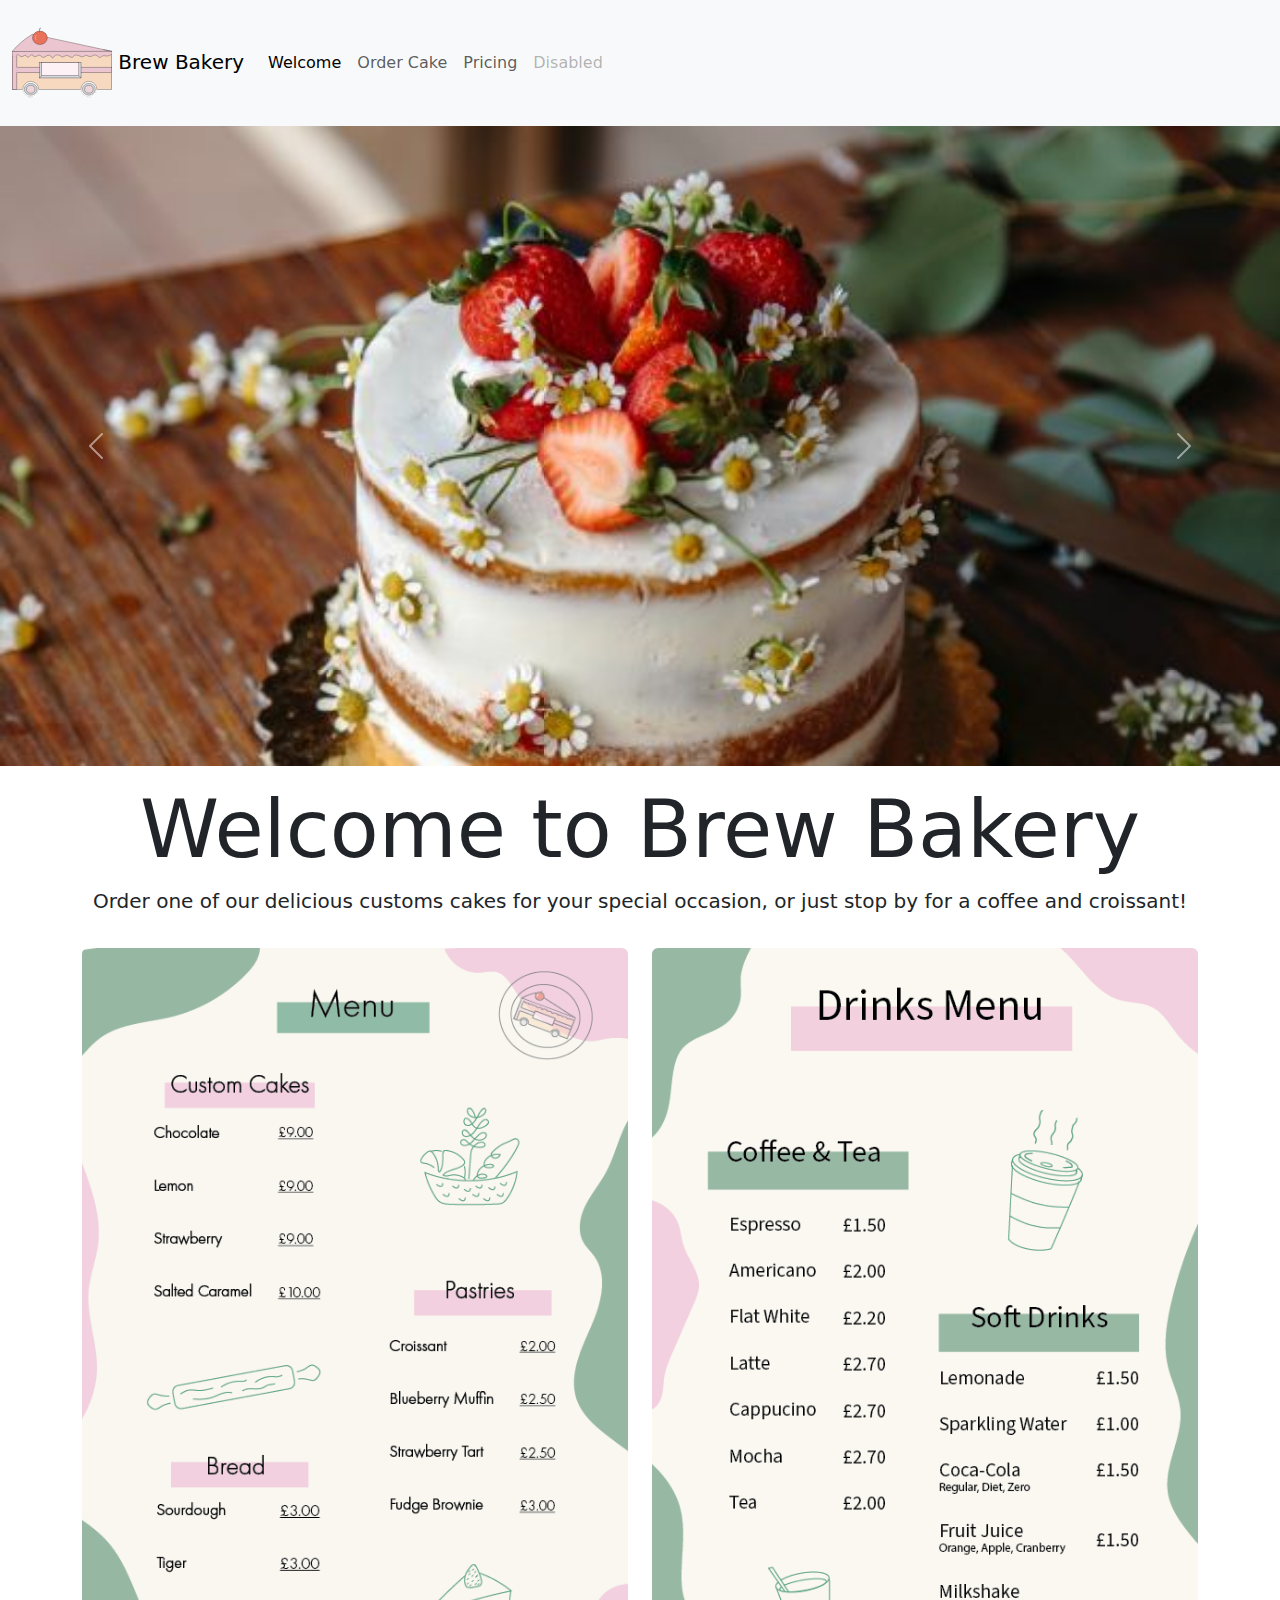
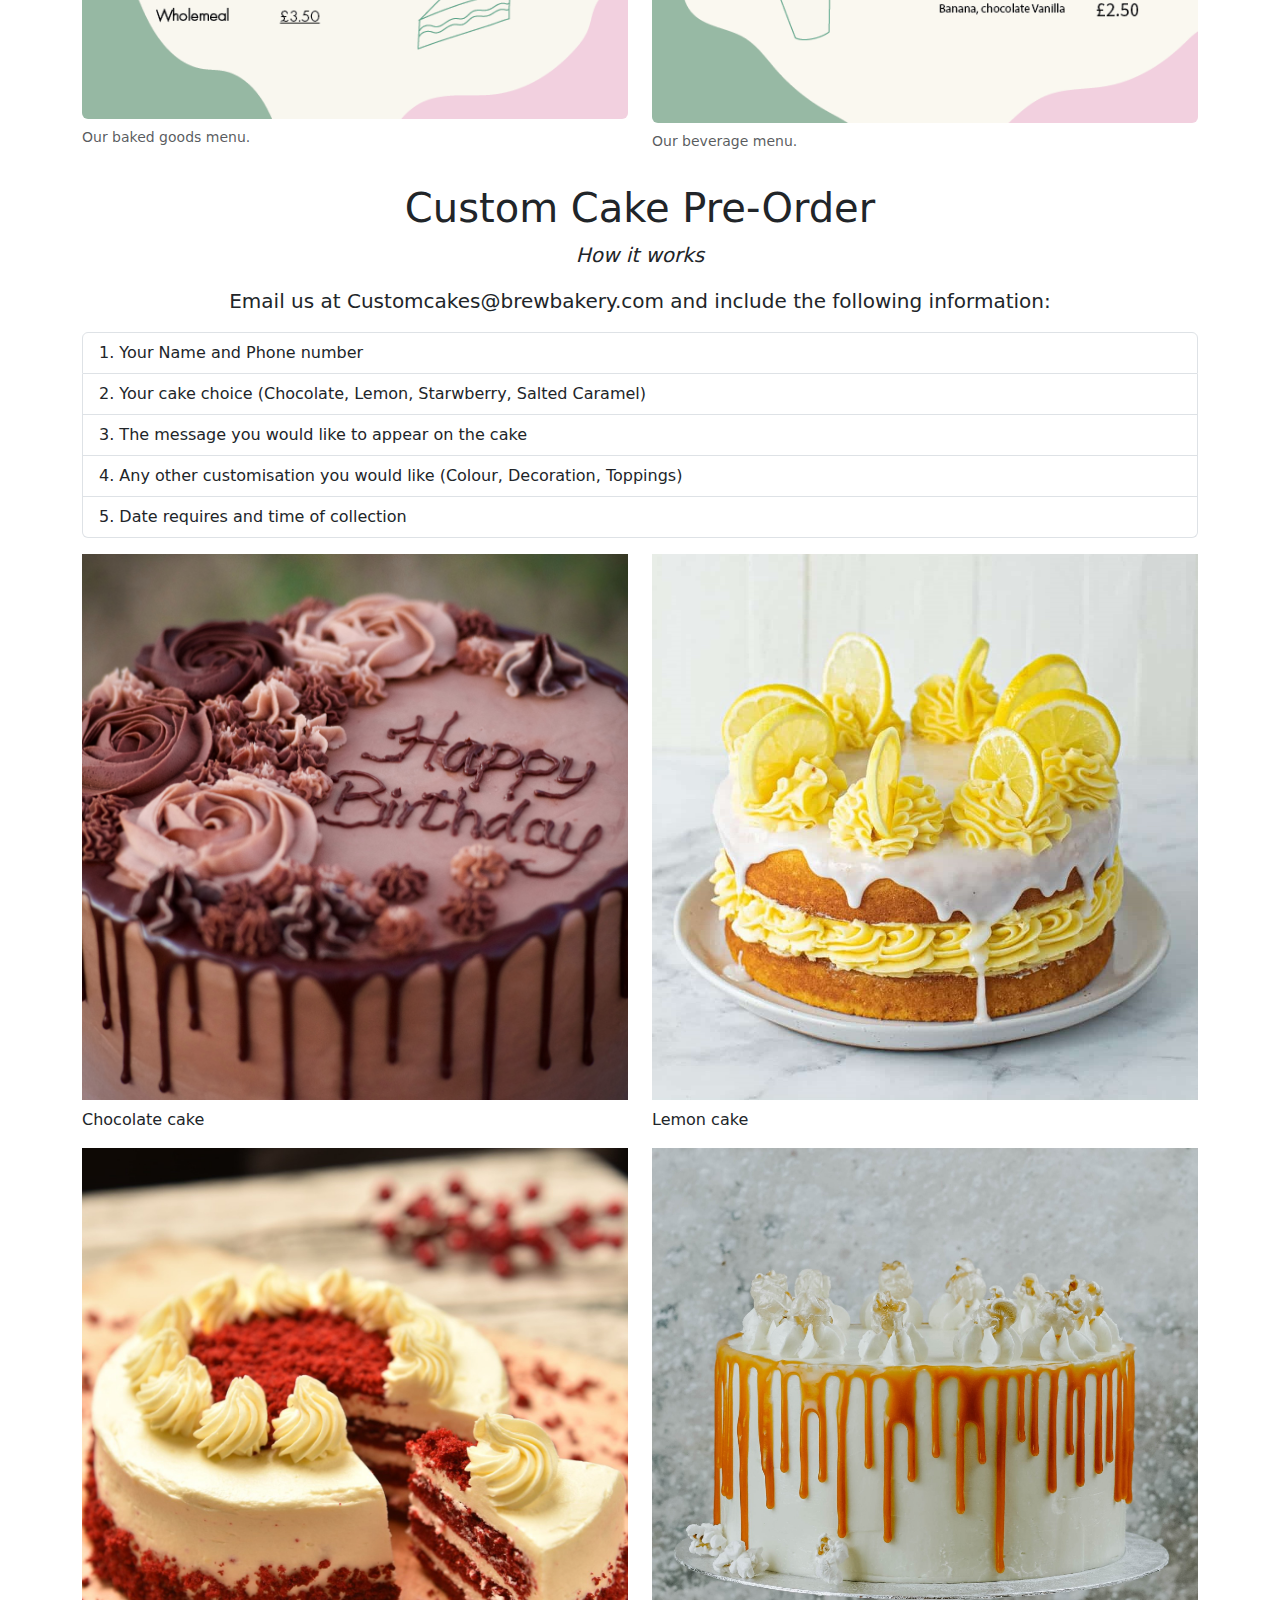
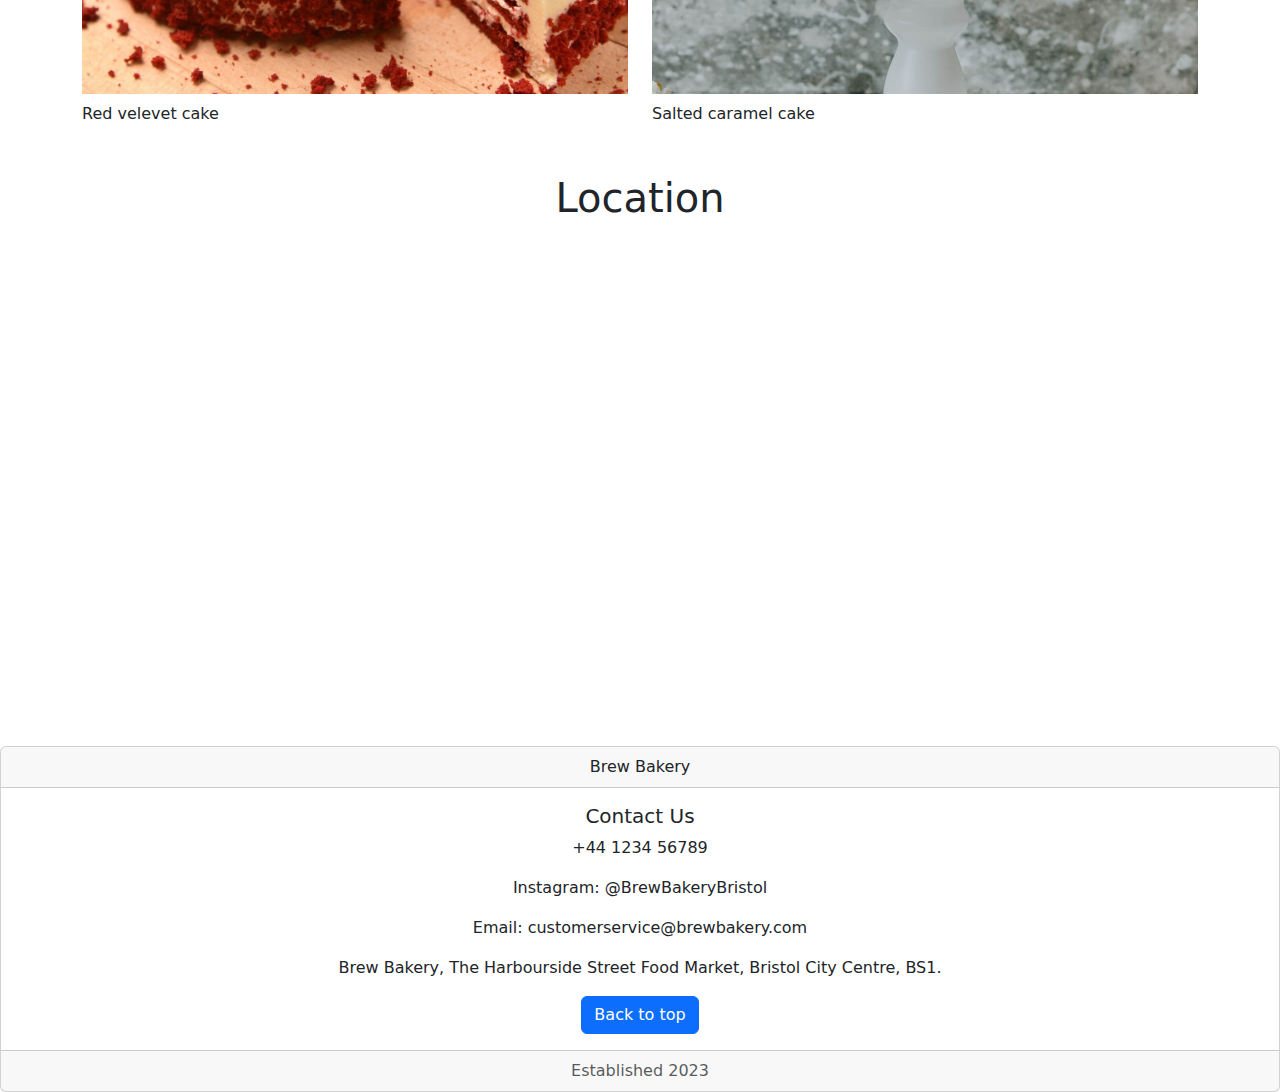
==== commit e2d5968d: "Update index.html" ====
--- a/truck-website/index.html
+++ b/truck-website/index.html
@@ -32,10 +32,10 @@
     <div class="collapse navbar-collapse" id="navbarNav">
       <ul class="navbar-nav">
         <li class="nav-item">
-          <a class="nav-link active" aria-current="page" href="#">Home</a>
-        </li>
-        <li class="nav-item">
-          <a class="nav-link" href="#">Features</a>
+          <a class="nav-link active" aria-current="page" href="#">Welcome</a>
+        </li>
+        <li class="nav-item">
+          <a class="nav-link" href="#">Order Cake</a>
         </li>
         <li class="nav-item">
           <a class="nav-link" href="#">Pricing</a>
@@ -183,8 +183,9 @@
         </div>
         <div class="card-body">
           <h5 class="card-title">Contact Us</h5>
-          <p class="card-text">customerservice@brewbakery.com</p>
           <p class="card-text">+44 1234 56789</p>
+          <p class="card-text">Instagram: @BrewBakeryBristol</p>
+          <p class="card-text">Email: customerservice@brewbakery.com</p>
           <p class="card-text">Brew Bakery,
             The Harbourside Street Food Market,
             Bristol City Centre,
